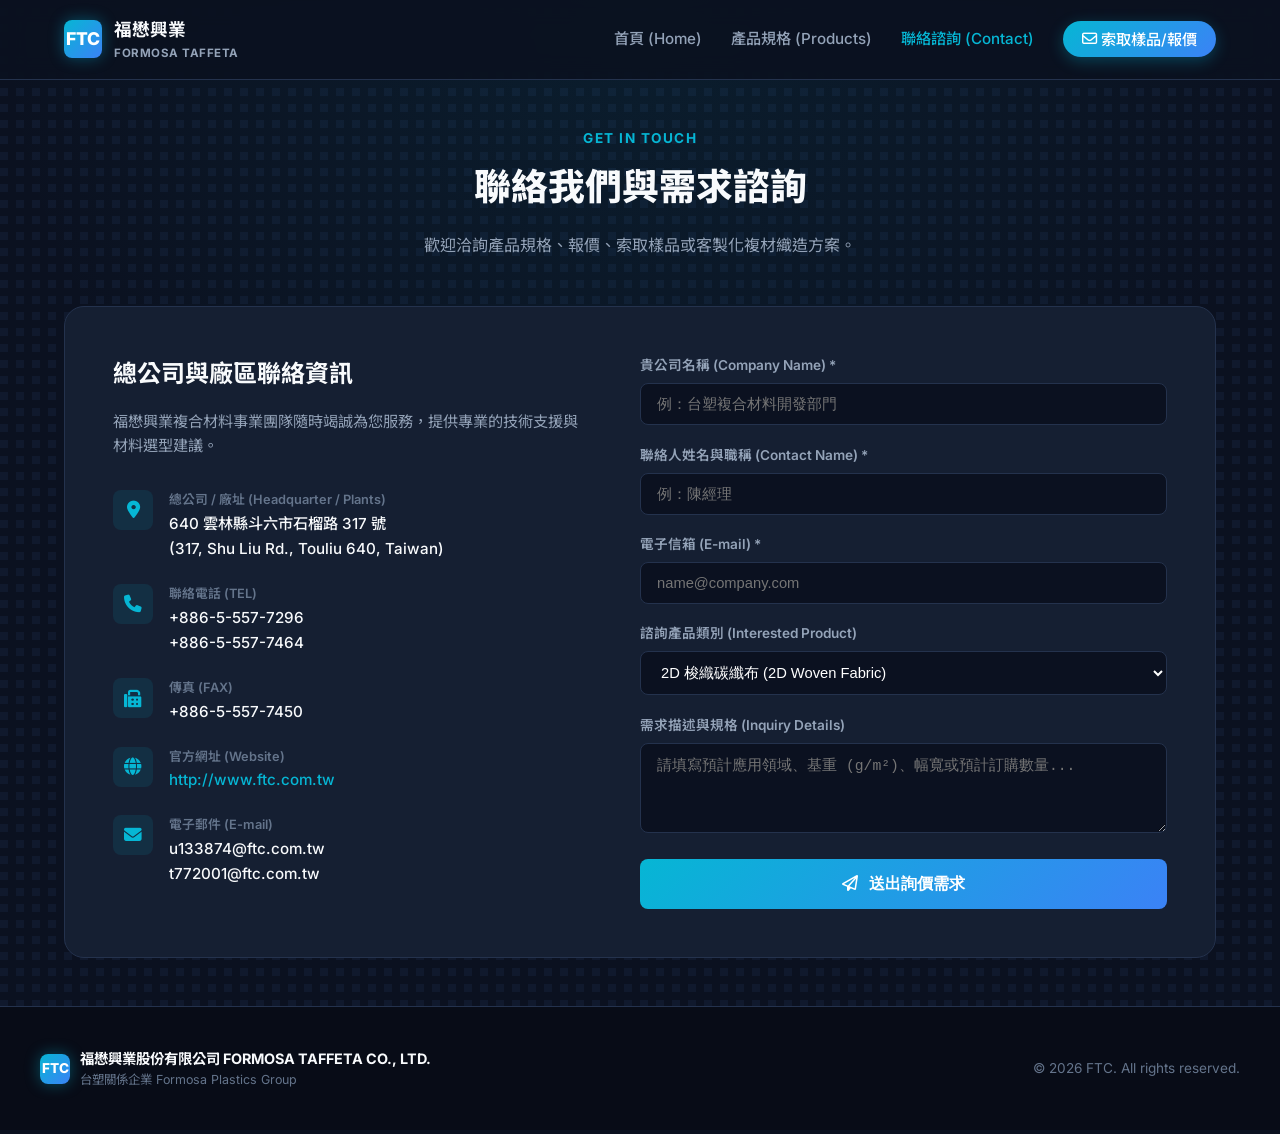
==== contact.html @ cb3ce2af "Add files via upload" ====
<!DOCTYPE html>
<html lang="zh-Hant">
<head>
    <meta charset="UTF-8">
    <meta name="viewport" content="width=device-width, initial-scale=1.0">
    <title>聯絡我們 & 樣品詢價 - 福懋興業</title>
    <link href="https://fonts.googleapis.com/css2?family=Inter:wght@400;600;700;800&family=Noto+Sans+TC:wght@400;500;700&display=swap" rel="stylesheet">
    <link rel="stylesheet" href="https://cdnjs.cloudflare.com/ajax/libs/font-awesome/6.4.0/css/all.min.css">
    <style>
        
:root {
    --bg-dark: #0b1120;
    --bg-card: #151f32;
    --bg-card-hover: #1e2c47;
    --accent-cyan: #06b6d4;
    --accent-blue: #3b82f6;
    --text-primary: #f8fafc;
    --text-secondary: #94a3b8;
    --text-muted: #64748b;
    --border-color: #24324d;
    --border-highlight: rgba(6, 182, 212, 0.4);
    --gradient-accent: linear-gradient(135deg, #06b6d4 0%, #3b82f6 100%);
    --font-main: 'Inter', 'Noto Sans TC', -apple-system, BlinkMacSystemFont, sans-serif;
}
* { box-sizing: border-box; margin: 0; padding: 0; }
html { scroll-behavior: smooth; }
body {
    font-family: var(--font-main);
    background-color: var(--bg-dark);
    color: var(--text-primary);
    line-height: 1.6;
    overflow-x: hidden;
    min-height: 100vh;
    display: flex;
    flex-direction: column;
}
.carbon-pattern {
    background-color: var(--bg-dark);
    background-image: 
        radial-gradient(circle at 50% 0%, rgba(6, 182, 212, 0.08) 0%, transparent 50%),
        linear-gradient(45deg, #10192d 25%, transparent 25%), 
        linear-gradient(-45deg, #10192d 25%, transparent 25%), 
        linear-gradient(45deg, transparent 75%, #10192d 75%), 
        linear-gradient(-45deg, transparent 75%, #10192d 75%);
    background-size: 100% 100%, 16px 16px, 16px 16px, 16px 16px, 16px 16px;
    background-position: 0 0, 0 0, 8px 0, 8px -8px, 0px 8px;
}
nav {
    position: fixed; top: 0; left: 0; right: 0; z-index: 1000;
    background: rgba(11, 17, 32, 0.9);
    backdrop-filter: blur(12px);
    border-bottom: 1px solid var(--border-color);
}
.nav-container {
    max-width: 1200px; margin: 0 auto; display: flex;
    justify-content: space-between; align-items: center; padding: 1rem 1.5rem;
}
.logo-box {
    display: flex; align-items: center; gap: 12px;
    text-decoration: none; color: var(--text-primary);
}
.logo-icon {
    width: 38px; height: 38px; border-radius: 8px;
    background: var(--gradient-accent); display: flex;
    align-items: center; justify-content: center; font-weight: 800; font-size: 1.1rem;
    color: #fff; box-shadow: 0 0 15px rgba(6, 182, 212, 0.4);
}
.logo-text h1 { font-size: 1.1rem; font-weight: 700; }
.logo-text span { font-size: 0.72rem; color: var(--text-secondary); display: block; letter-spacing: 0.5px; }
.nav-links { display: flex; list-style: none; gap: 1.8rem; align-items: center; }
.nav-links a {
    text-decoration: none; color: var(--text-secondary); font-size: 0.95rem;
    font-weight: 500; transition: color 0.2s;
}
.nav-links a:hover, .nav-links a.active { color: var(--accent-cyan); }
.nav-btn {
    background: var(--gradient-accent); color: #fff !important;
    padding: 0.55rem 1.2rem; border-radius: 9999px; font-weight: 600;
    box-shadow: 0 4px 15px rgba(6, 182, 212, 0.3); transition: transform 0.2s;
}
.nav-btn:hover { transform: translateY(-2px); }
.main-content { flex: 1; margin-top: 80px; }
.container { max-width: 1200px; margin: 0 auto; padding: 3rem 1.5rem; }
.page-header { text-align: center; margin-bottom: 3rem; }
.page-tag {
    color: var(--accent-cyan); font-weight: 700; text-transform: uppercase;
    font-size: 0.85rem; letter-spacing: 1.5px; margin-bottom: 0.5rem; display: block;
}
.page-title { font-size: 2.3rem; font-weight: 800; margin-bottom: 1rem; }
.page-subtitle { color: var(--text-secondary); max-width: 650px; margin: 0 auto; font-size: 1rem; }
footer {
    border-top: 1px solid var(--border-color); background: #080c17;
    padding: 2.5rem 1.5rem; margin-top: auto;
}
.footer-inner {
    max-width: 1200px; margin: 0 auto; display: flex;
    justify-content: space-between; align-items: center; flex-wrap: wrap; gap: 1.5rem;
}
.footer-copy { color: var(--text-muted); font-size: 0.85rem; }

        .contact-grid {
            display: grid; grid-template-columns: 1fr 1.1fr; gap: 3rem;
            background: var(--bg-card); border: 1px solid var(--border-color);
            border-radius: 20px; padding: 3rem;
        }
        .contact-card-info h3 { font-size: 1.5rem; font-weight: 700; margin-bottom: 1rem; }
        .contact-card-info p { color: var(--text-secondary); margin-bottom: 2rem; font-size: 0.95rem; }
        .info-row { display: flex; gap: 1rem; margin-bottom: 1.4rem; align-items: flex-start; }
        .info-icon {
            width: 40px; height: 40px; border-radius: 8px; background: rgba(6, 182, 212, 0.1);
            color: var(--accent-cyan); display: flex; align-items: center; justify-content: center;
            font-size: 1.1rem; flex-shrink: 0;
        }
        .info-detail label { display: block; font-size: 0.8rem; color: var(--text-muted); font-weight: 600; }
        .info-detail span { font-size: 0.95rem; color: var(--text-primary); font-weight: 500; }
        .form-group { margin-bottom: 1.2rem; }
        .form-group label { display: block; font-size: 0.85rem; font-weight: 600; color: var(--text-secondary); margin-bottom: 0.4rem; }
        .form-control {
            width: 100%; padding: 0.75rem 1rem; background: #0b1120;
            border: 1px solid var(--border-color); border-radius: 8px;
            color: #fff; font-size: 0.92rem; outline: none;
        }
        .form-control:focus { border-color: var(--accent-cyan); }
        .submit-btn {
            width: 100%; background: var(--gradient-accent); color: #fff;
            padding: 0.9rem; border: none; border-radius: 8px; font-weight: 700;
            font-size: 1rem; cursor: pointer; transition: opacity 0.2s;
        }
        .submit-btn:hover { opacity: 0.9; }
        @media (max-width: 900px) { .contact-grid { grid-template-columns: 1fr; padding: 2rem; } }
    </style>
</head>
<body class="carbon-pattern">
    <nav>
        <div class="nav-container">
            <a href="index.html" class="logo-box">
                <div class="logo-icon">FTC</div>
                <div class="logo-text">
                    <h1>福懋興業 <span>FORMOSA TAFFETA</span></h1>
                </div>
            </a>
            <ul class="nav-links">
                <li><a href="index.html">首頁 (Home)</a></li>
                <li><a href="products.html">產品規格 (Products)</a></li>
                <li><a href="contact.html" class="active">聯絡諮詢 (Contact)</a></li>
                <li><a href="contact.html" class="nav-btn"><i class="fa-regular fa-envelope"></i> 索取樣品/報價</a></li>
            </ul>
        </div>
    </nav>

    <main class="main-content">
        <div class="container">
            <div class="page-header">
                <span class="page-tag">Get in Touch</span>
                <h2 class="page-title">聯絡我們與需求諮詢</h2>
                <p class="page-subtitle">歡迎洽詢產品規格、報價、索取樣品或客製化複材織造方案。</p>
            </div>

            <div class="contact-grid">
                <div class="contact-card-info">
                    <h3>總公司與廠區聯絡資訊</h3>
                    <p>福懋興業複合材料事業團隊隨時竭誠為您服務，提供專業的技術支援與材料選型建議。</p>

                    <div class="info-row">
                        <div class="info-icon"><i class="fa-solid fa-location-dot"></i></div>
                        <div class="info-detail">
                            <label>總公司 / 廠址 (Headquarter / Plants)</label>
                            <span>640 雲林縣斗六市石榴路 317 號<br>(317, Shu Liu Rd., Touliu 640, Taiwan)</span>
                        </div>
                    </div>

                    <div class="info-row">
                        <div class="info-icon"><i class="fa-solid fa-phone"></i></div>
                        <div class="info-detail">
                            <label>聯絡電話 (TEL)</label>
                            <span>+886-5-557-7296<br>+886-5-557-7464</span>
                        </div>
                    </div>

                    <div class="info-row">
                        <div class="info-icon"><i class="fa-solid fa-fax"></i></div>
                        <div class="info-detail">
                            <label>傳真 (FAX)</label>
                            <span>+886-5-557-7450</span>
                        </div>
                    </div>

                    <div class="info-row">
                        <div class="info-icon"><i class="fa-solid fa-globe"></i></div>
                        <div class="info-detail">
                            <label>官方網址 (Website)</label>
                            <span><a href="http://www.ftc.com.tw" target="_blank" style="color:var(--accent-cyan); text-decoration:none;">http://www.ftc.com.tw</a></span>
                        </div>
                    </div>

                    <div class="info-row">
                        <div class="info-icon"><i class="fa-solid fa-envelope"></i></div>
                        <div class="info-detail">
                            <label>電子郵件 (E-mail)</label>
                            <span>u133874@ftc.com.tw<br>t772001@ftc.com.tw</span>
                        </div>
                    </div>
                </div>

                <div>
                    <form onsubmit="handleSubmit(event)">
                        <div class="form-group">
                            <label>貴公司名稱 (Company Name) *</label>
                            <input type="text" class="form-control" required placeholder="例：台塑複合材料開發部門">
                        </div>
                        <div class="form-group">
                            <label>聯絡人姓名與職稱 (Contact Name) *</label>
                            <input type="text" class="form-control" required placeholder="例：陳經理">
                        </div>
                        <div class="form-group">
                            <label>電子信箱 (E-mail) *</label>
                            <input type="email" class="form-control" required placeholder="name@company.com">
                        </div>
                        <div class="form-group">
                            <label>諮詢產品類別 (Interested Product)</label>
                            <select class="form-control">
                                <option>2D 梭織碳纖布 (2D Woven Fabric)</option>
                                <option>建築耐震補強單向布 (Civil UD Fabric)</option>
                                <option>碳纖維預浸材料 (Prepreg)</option>
                                <option>多軸向織物 (Multiaxial Fabric)</option>
                                <option>客製化規格 / 其他特殊需求</option>
                            </select>
                        </div>
                        <div class="form-group">
                            <label>需求描述與規格 (Inquiry Details)</label>
                            <textarea class="form-control" rows="4" placeholder="請填寫預計應用領域、基重 (g/m²)、幅寬或預計訂購數量..."></textarea>
                        </div>
                        <button type="submit" class="submit-btn"><i class="fa-regular fa-paper-plane" style="margin-right:6px;"></i> 送出詢價需求</button>
                    </form>
                </div>
            </div>
        </div>
    </main>

    <footer>
        <div class="footer-inner">
            <div style="display:flex; align-items:center; gap:10px;">
                <div class="logo-icon" style="width:30px; height:30px; font-size:0.85rem;">FTC</div>
                <div>
                    <div style="font-weight:700; font-size:0.9rem;">福懋興業股份有限公司 FORMOSA TAFFETA CO., LTD.</div>
                    <div style="font-size:0.78rem; color:var(--text-muted);">台塑關係企業 Formosa Plastics Group</div>
                </div>
            </div>
            <div class="footer-copy">&copy; 2026 FTC. All rights reserved.</div>
        </div>
    </footer>

    <script>
        function handleSubmit(e) {
            e.preventDefault();
            alert('感謝您的諮詢！福懋業務團隊將儘速與您聯繫。');
        }
    </script>
</body>
</html>
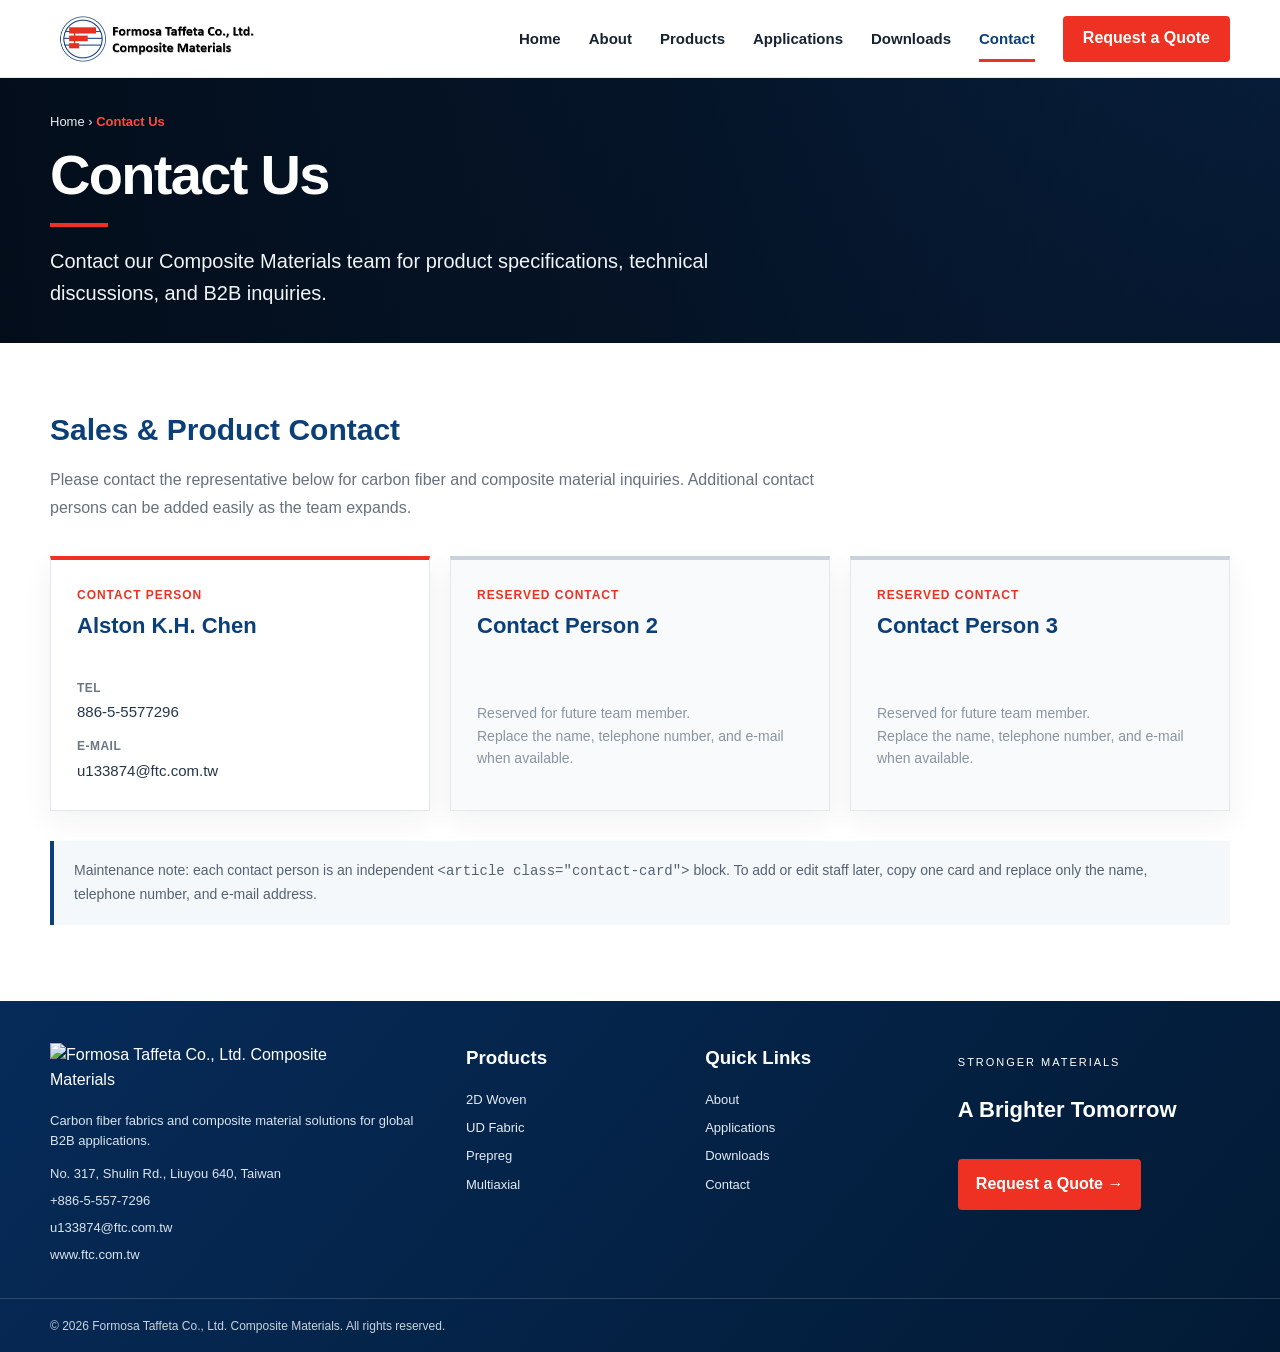
==== commit d408c6d2: "Add files via upload" ====
--- a/contact.html
+++ b/contact.html
@@ -1,260 +1,301 @@
-<!DOCTYPE html>
-<html lang="zh-Hant">
+<!doctype html>
+<html lang="en">
 <head>
-    <meta charset="UTF-8">
-    <meta name="viewport" content="width=device-width, initial-scale=1.0">
-    <title>聯絡我們 & 樣品詢價 - 福懋興業</title>
-    <link href="https://fonts.googleapis.com/css2?family=Inter:wght@400;600;700;800&family=Noto+Sans+TC:wght@400;500;700&display=swap" rel="stylesheet">
-    <link rel="stylesheet" href="https://cdnjs.cloudflare.com/ajax/libs/font-awesome/6.4.0/css/all.min.css">
-    <style>
-        
-:root {
-    --bg-dark: #0b1120;
-    --bg-card: #151f32;
-    --bg-card-hover: #1e2c47;
-    --accent-cyan: #06b6d4;
-    --accent-blue: #3b82f6;
-    --text-primary: #f8fafc;
-    --text-secondary: #94a3b8;
-    --text-muted: #64748b;
-    --border-color: #24324d;
-    --border-highlight: rgba(6, 182, 212, 0.4);
-    --gradient-accent: linear-gradient(135deg, #06b6d4 0%, #3b82f6 100%);
-    --font-main: 'Inter', 'Noto Sans TC', -apple-system, BlinkMacSystemFont, sans-serif;
+  <meta charset="utf-8">
+  <meta name="viewport" content="width=device-width,initial-scale=1">
+  <meta name="description" content="Contact Formosa Taffeta Co., Ltd. Composite Materials for carbon fiber and composite material inquiries.">
+  <title>Contact Us | Formosa Taffeta Composite Materials</title>
+  <link rel="stylesheet" href="css/style.css">
+
+  <style>
+    .contact-hero{
+      min-height:265px;
+      display:flex;
+      align-items:center;
+      color:#fff;
+      background:
+        linear-gradient(90deg,rgba(3,11,22,.95),rgba(3,11,22,.76) 52%,rgba(3,11,22,.30)),
+        linear-gradient(135deg,#0b3f78,#071d3b);
+    }
+    .contact-hero h1{
+      margin:12px 0 0;
+      font-size:56px;
+      font-weight:800;
+      line-height:1.05;
+      letter-spacing:-.03em;
+    }
+    .contact-hero .breadcrumb{
+      margin:0 0 14px;
+      font-size:13px;
+      color:#e7eef6;
+    }
+    .contact-hero .breadcrumb strong{color:#ff4a3d}
+    .contact-hero .accent-line{
+      width:58px;
+      height:4px;
+      background:var(--red);
+      margin:18px 0;
+    }
+    .contact-hero p:last-child{
+      margin:0;
+      max-width:720px;
+      font-size:20px;
+      line-height:1.6;
+      color:#f1f5f9;
+    }
+
+    .contact-main{
+      padding:64px 0 76px;
+      background:#fff;
+    }
+    .contact-intro{
+      max-width:780px;
+      margin-bottom:34px;
+    }
+    .contact-intro h2{
+      margin:0 0 12px;
+      color:var(--navy);
+      font-size:30px;
+      font-weight:800;
+    }
+    .contact-intro p{
+      margin:0;
+      color:var(--muted);
+      font-size:16px;
+      line-height:1.75;
+    }
+
+    .contact-grid{
+      display:grid;
+      grid-template-columns:repeat(3,1fr);
+      gap:20px;
+      align-items:stretch;
+    }
+    .contact-card{
+      border:1px solid var(--line);
+      background:#fff;
+      padding:26px;
+      min-height:255px;
+      box-shadow:0 10px 28px rgba(10,32,58,.06);
+      display:flex;
+      flex-direction:column;
+    }
+    .contact-card.primary{
+      border-top:4px solid var(--red);
+    }
+    .contact-card.placeholder{
+      border-top:4px solid #c8d2dc;
+      background:#f8fafc;
+    }
+    .contact-card .role{
+      margin:0 0 8px;
+      color:var(--red);
+      font-size:12px;
+      font-weight:800;
+      letter-spacing:.08em;
+      text-transform:uppercase;
+    }
+    .contact-card h3{
+      margin:0 0 18px;
+      color:var(--navy);
+      font-size:22px;
+      line-height:1.3;
+    }
+    .contact-detail{
+      display:grid;
+      gap:12px;
+      margin-top:auto;
+    }
+    .contact-detail span{
+      display:block;
+      color:#6b7785;
+      font-size:12px;
+      font-weight:700;
+      text-transform:uppercase;
+      letter-spacing:.04em;
+      margin-bottom:3px;
+    }
+    .contact-detail a,
+    .contact-detail p{
+      margin:0;
+      color:#25364a;
+      font-size:15px;
+      line-height:1.55;
+      word-break:break-word;
+    }
+    .contact-detail a:hover{
+      color:var(--red);
+    }
+    .placeholder-note{
+      margin-top:auto;
+      color:#8995a3;
+      font-size:14px;
+      line-height:1.6;
+    }
+
+    .contact-note{
+      margin-top:30px;
+      padding:18px 20px;
+      border-left:4px solid var(--navy);
+      background:#f5f8fb;
+      color:#546272;
+      font-size:14px;
+      line-height:1.7;
+    }
+
+    @media(max-width:900px){
+      .contact-hero h1{font-size:44px}
+      .contact-grid{grid-template-columns:1fr 1fr}
+    }
+
+    @media(max-width:650px){
+      .contact-hero{min-height:235px}
+      .contact-hero h1{font-size:36px}
+      .contact-hero p:last-child{font-size:17px}
+      .contact-main{padding:48px 0 58px}
+      .contact-grid{grid-template-columns:1fr}
+    }
+  </style>
+</head>
+
+<body>
+<header class="site-header">
+  <div class="site-container header-inner">
+    <a class="brand" href="index.html" aria-label="Formosa Taffeta Composite Materials home">
+      <img src="images/logo.png" alt="Formosa Taffeta Co., Ltd. Composite Materials">
+    </a>
+    <button class="menu-toggle" type="button" aria-label="Open navigation" aria-expanded="false">☰</button>
+    <nav class="main-nav" aria-label="Primary navigation">
+      <a href="index.html">Home</a>
+      <a href="index.html#about">About</a>
+      <a href="index.html#products">Products</a>
+      <a href="index.html#applications">Applications</a>
+      <a href="index.html#downloads">Downloads</a>
+      <a class="active" href="contact.html">Contact</a>
+      <a class="quote-btn" href="contact.html">Request a Quote</a>
+    </nav>
+  </div>
+</header>
+
+<main>
+  <section class="contact-hero">
+    <div class="site-container">
+      <p class="breadcrumb">Home › <strong>Contact Us</strong></p>
+      <h1>Contact Us</h1>
+      <div class="accent-line"></div>
+      <p>Contact our Composite Materials team for product specifications, technical discussions, and B2B inquiries.</p>
+    </div>
+  </section>
+
+  <section class="contact-main">
+    <div class="site-container">
+      <div class="contact-intro">
+        <h2>Sales & Product Contact</h2>
+        <p>
+          Please contact the representative below for carbon fiber and composite material inquiries.
+          Additional contact persons can be added easily as the team expands.
+        </p>
+      </div>
+
+      <div class="contact-grid">
+
+        <!-- Contact Person 1 -->
+        <article class="contact-card primary">
+          <p class="role">Contact Person</p>
+          <h3>Alston K.H. Chen</h3>
+
+          <div class="contact-detail">
+            <div>
+              <span>Tel</span>
+              <a href="tel:+88655577296">886-5-5577296</a>
+            </div>
+
+            <div>
+              <span>E-mail</span>
+              <a href="mailto:u133874@ftc.com.tw">u133874@ftc.com.tw</a>
+            </div>
+          </div>
+        </article>
+
+        <!-- Contact Person 2 - Reserved -->
+        <article class="contact-card placeholder">
+          <p class="role">Reserved Contact</p>
+          <h3>Contact Person 2</h3>
+          <p class="placeholder-note">
+            Reserved for future team member.<br>
+            Replace the name, telephone number, and e-mail when available.
+          </p>
+        </article>
+
+        <!-- Contact Person 3 - Reserved -->
+        <article class="contact-card placeholder">
+          <p class="role">Reserved Contact</p>
+          <h3>Contact Person 3</h3>
+          <p class="placeholder-note">
+            Reserved for future team member.<br>
+            Replace the name, telephone number, and e-mail when available.
+          </p>
+        </article>
+
+      </div>
+
+      <div class="contact-note">
+        Maintenance note: each contact person is an independent
+        <code>&lt;article class="contact-card"&gt;</code> block.
+        To add or edit staff later, copy one card and replace only the name, telephone number, and e-mail address.
+      </div>
+    </div>
+  </section>
+</main>
+
+<footer class="site-footer" id="contact">
+  <div class="site-container footer-main">
+    <div class="footer-brand">
+      <img class="footer-logo" src="images/logo-footer.png" alt="Formosa Taffeta Co., Ltd. Composite Materials">
+      <p>Carbon fiber fabrics and composite material solutions for global B2B applications.</p>
+      <div class="footer-contact">
+        <span>No. 317, Shulin Rd., Liuyou 640, Taiwan</span>
+        <a href="tel:+88655577296">+886-5-557-7296</a>
+        <a href="mailto:u133874@ftc.com.tw">u133874@ftc.com.tw</a>
+        <a href="https://www.ftc.com.tw/" target="_blank" rel="noopener">www.ftc.com.tw</a>
+      </div>
+    </div>
+    <div class="footer-col">
+      <h3>Products</h3>
+      <a href="product-2d-woven.html">2D Woven</a>
+      <a href="product-ud.html">UD Fabric</a>
+      <a href="product-prepreg.html">Prepreg</a>
+      <a href="product-multiaxial.html">Multiaxial</a>
+    </div>
+    <div class="footer-col">
+      <h3>Quick Links</h3>
+      <a href="index.html#about">About</a>
+      <a href="index.html#applications">Applications</a>
+      <a href="index.html#downloads">Downloads</a>
+      <a href="contact.html">Contact</a>
+    </div>
+    <div class="footer-cta">
+      <p class="footer-eyebrow">STRONGER MATERIALS</p>
+      <h3>A Brighter Tomorrow</h3>
+      <a class="footer-quote" href="contact.html">Request a Quote →</a>
+    </div>
+  </div>
+  <div class="footer-bottom">
+    <div class="site-container footer-bottom-inner">
+      <span>© 2026 Formosa Taffeta Co., Ltd. Composite Materials. All rights reserved.</span>
+    </div>
+  </div>
+</footer>
+
+<script>
+const menuToggle=document.querySelector('.menu-toggle');
+const mainNav=document.querySelector('.main-nav');
+if(menuToggle&&mainNav){
+  menuToggle.addEventListener('click',()=>{
+    const open=mainNav.classList.toggle('open');
+    menuToggle.setAttribute('aria-expanded',open?'true':'false');
+  });
 }
-* { box-sizing: border-box; margin: 0; padding: 0; }
-html { scroll-behavior: smooth; }
-body {
-    font-family: var(--font-main);
-    background-color: var(--bg-dark);
-    color: var(--text-primary);
-    line-height: 1.6;
-    overflow-x: hidden;
-    min-height: 100vh;
-    display: flex;
-    flex-direction: column;
-}
-.carbon-pattern {
-    background-color: var(--bg-dark);
-    background-image: 
-        radial-gradient(circle at 50% 0%, rgba(6, 182, 212, 0.08) 0%, transparent 50%),
-        linear-gradient(45deg, #10192d 25%, transparent 25%), 
-        linear-gradient(-45deg, #10192d 25%, transparent 25%), 
-        linear-gradient(45deg, transparent 75%, #10192d 75%), 
-        linear-gradient(-45deg, transparent 75%, #10192d 75%);
-    background-size: 100% 100%, 16px 16px, 16px 16px, 16px 16px, 16px 16px;
-    background-position: 0 0, 0 0, 8px 0, 8px -8px, 0px 8px;
-}
-nav {
-    position: fixed; top: 0; left: 0; right: 0; z-index: 1000;
-    background: rgba(11, 17, 32, 0.9);
-    backdrop-filter: blur(12px);
-    border-bottom: 1px solid var(--border-color);
-}
-.nav-container {
-    max-width: 1200px; margin: 0 auto; display: flex;
-    justify-content: space-between; align-items: center; padding: 1rem 1.5rem;
-}
-.logo-box {
-    display: flex; align-items: center; gap: 12px;
-    text-decoration: none; color: var(--text-primary);
-}
-.logo-icon {
-    width: 38px; height: 38px; border-radius: 8px;
-    background: var(--gradient-accent); display: flex;
-    align-items: center; justify-content: center; font-weight: 800; font-size: 1.1rem;
-    color: #fff; box-shadow: 0 0 15px rgba(6, 182, 212, 0.4);
-}
-.logo-text h1 { font-size: 1.1rem; font-weight: 700; }
-.logo-text span { font-size: 0.72rem; color: var(--text-secondary); display: block; letter-spacing: 0.5px; }
-.nav-links { display: flex; list-style: none; gap: 1.8rem; align-items: center; }
-.nav-links a {
-    text-decoration: none; color: var(--text-secondary); font-size: 0.95rem;
-    font-weight: 500; transition: color 0.2s;
-}
-.nav-links a:hover, .nav-links a.active { color: var(--accent-cyan); }
-.nav-btn {
-    background: var(--gradient-accent); color: #fff !important;
-    padding: 0.55rem 1.2rem; border-radius: 9999px; font-weight: 600;
-    box-shadow: 0 4px 15px rgba(6, 182, 212, 0.3); transition: transform 0.2s;
-}
-.nav-btn:hover { transform: translateY(-2px); }
-.main-content { flex: 1; margin-top: 80px; }
-.container { max-width: 1200px; margin: 0 auto; padding: 3rem 1.5rem; }
-.page-header { text-align: center; margin-bottom: 3rem; }
-.page-tag {
-    color: var(--accent-cyan); font-weight: 700; text-transform: uppercase;
-    font-size: 0.85rem; letter-spacing: 1.5px; margin-bottom: 0.5rem; display: block;
-}
-.page-title { font-size: 2.3rem; font-weight: 800; margin-bottom: 1rem; }
-.page-subtitle { color: var(--text-secondary); max-width: 650px; margin: 0 auto; font-size: 1rem; }
-footer {
-    border-top: 1px solid var(--border-color); background: #080c17;
-    padding: 2.5rem 1.5rem; margin-top: auto;
-}
-.footer-inner {
-    max-width: 1200px; margin: 0 auto; display: flex;
-    justify-content: space-between; align-items: center; flex-wrap: wrap; gap: 1.5rem;
-}
-.footer-copy { color: var(--text-muted); font-size: 0.85rem; }
-
-        .contact-grid {
-            display: grid; grid-template-columns: 1fr 1.1fr; gap: 3rem;
-            background: var(--bg-card); border: 1px solid var(--border-color);
-            border-radius: 20px; padding: 3rem;
-        }
-        .contact-card-info h3 { font-size: 1.5rem; font-weight: 700; margin-bottom: 1rem; }
-        .contact-card-info p { color: var(--text-secondary); margin-bottom: 2rem; font-size: 0.95rem; }
-        .info-row { display: flex; gap: 1rem; margin-bottom: 1.4rem; align-items: flex-start; }
-        .info-icon {
-            width: 40px; height: 40px; border-radius: 8px; background: rgba(6, 182, 212, 0.1);
-            color: var(--accent-cyan); display: flex; align-items: center; justify-content: center;
-            font-size: 1.1rem; flex-shrink: 0;
-        }
-        .info-detail label { display: block; font-size: 0.8rem; color: var(--text-muted); font-weight: 600; }
-        .info-detail span { font-size: 0.95rem; color: var(--text-primary); font-weight: 500; }
-        .form-group { margin-bottom: 1.2rem; }
-        .form-group label { display: block; font-size: 0.85rem; font-weight: 600; color: var(--text-secondary); margin-bottom: 0.4rem; }
-        .form-control {
-            width: 100%; padding: 0.75rem 1rem; background: #0b1120;
-            border: 1px solid var(--border-color); border-radius: 8px;
-            color: #fff; font-size: 0.92rem; outline: none;
-        }
-        .form-control:focus { border-color: var(--accent-cyan); }
-        .submit-btn {
-            width: 100%; background: var(--gradient-accent); color: #fff;
-            padding: 0.9rem; border: none; border-radius: 8px; font-weight: 700;
-            font-size: 1rem; cursor: pointer; transition: opacity 0.2s;
-        }
-        .submit-btn:hover { opacity: 0.9; }
-        @media (max-width: 900px) { .contact-grid { grid-template-columns: 1fr; padding: 2rem; } }
-    </style>
-</head>
-<body class="carbon-pattern">
-    <nav>
-        <div class="nav-container">
-            <a href="index.html" class="logo-box">
-                <div class="logo-icon">FTC</div>
-                <div class="logo-text">
-                    <h1>福懋興業 <span>FORMOSA TAFFETA</span></h1>
-                </div>
-            </a>
-            <ul class="nav-links">
-                <li><a href="index.html">首頁 (Home)</a></li>
-                <li><a href="products.html">產品規格 (Products)</a></li>
-                <li><a href="contact.html" class="active">聯絡諮詢 (Contact)</a></li>
-                <li><a href="contact.html" class="nav-btn"><i class="fa-regular fa-envelope"></i> 索取樣品/報價</a></li>
-            </ul>
-        </div>
-    </nav>
-
-    <main class="main-content">
-        <div class="container">
-            <div class="page-header">
-                <span class="page-tag">Get in Touch</span>
-                <h2 class="page-title">聯絡我們與需求諮詢</h2>
-                <p class="page-subtitle">歡迎洽詢產品規格、報價、索取樣品或客製化複材織造方案。</p>
-            </div>
-
-            <div class="contact-grid">
-                <div class="contact-card-info">
-                    <h3>總公司與廠區聯絡資訊</h3>
-                    <p>福懋興業複合材料事業團隊隨時竭誠為您服務，提供專業的技術支援與材料選型建議。</p>
-
-                    <div class="info-row">
-                        <div class="info-icon"><i class="fa-solid fa-location-dot"></i></div>
-                        <div class="info-detail">
-                            <label>總公司 / 廠址 (Headquarter / Plants)</label>
-                            <span>640 雲林縣斗六市石榴路 317 號<br>(317, Shu Liu Rd., Touliu 640, Taiwan)</span>
-                        </div>
-                    </div>
-
-                    <div class="info-row">
-                        <div class="info-icon"><i class="fa-solid fa-phone"></i></div>
-                        <div class="info-detail">
-                            <label>聯絡電話 (TEL)</label>
-                            <span>+886-5-557-7296<br>+886-5-557-7464</span>
-                        </div>
-                    </div>
-
-                    <div class="info-row">
-                        <div class="info-icon"><i class="fa-solid fa-fax"></i></div>
-                        <div class="info-detail">
-                            <label>傳真 (FAX)</label>
-                            <span>+886-5-557-7450</span>
-                        </div>
-                    </div>
-
-                    <div class="info-row">
-                        <div class="info-icon"><i class="fa-solid fa-globe"></i></div>
-                        <div class="info-detail">
-                            <label>官方網址 (Website)</label>
-                            <span><a href="http://www.ftc.com.tw" target="_blank" style="color:var(--accent-cyan); text-decoration:none;">http://www.ftc.com.tw</a></span>
-                        </div>
-                    </div>
-
-                    <div class="info-row">
-                        <div class="info-icon"><i class="fa-solid fa-envelope"></i></div>
-                        <div class="info-detail">
-                            <label>電子郵件 (E-mail)</label>
-                            <span>u133874@ftc.com.tw<br>t772001@ftc.com.tw</span>
-                        </div>
-                    </div>
-                </div>
-
-                <div>
-                    <form onsubmit="handleSubmit(event)">
-                        <div class="form-group">
-                            <label>貴公司名稱 (Company Name) *</label>
-                            <input type="text" class="form-control" required placeholder="例：台塑複合材料開發部門">
-                        </div>
-                        <div class="form-group">
-                            <label>聯絡人姓名與職稱 (Contact Name) *</label>
-                            <input type="text" class="form-control" required placeholder="例：陳經理">
-                        </div>
-                        <div class="form-group">
-                            <label>電子信箱 (E-mail) *</label>
-                            <input type="email" class="form-control" required placeholder="name@company.com">
-                        </div>
-                        <div class="form-group">
-                            <label>諮詢產品類別 (Interested Product)</label>
-                            <select class="form-control">
-                                <option>2D 梭織碳纖布 (2D Woven Fabric)</option>
-                                <option>建築耐震補強單向布 (Civil UD Fabric)</option>
-                                <option>碳纖維預浸材料 (Prepreg)</option>
-                                <option>多軸向織物 (Multiaxial Fabric)</option>
-                                <option>客製化規格 / 其他特殊需求</option>
-                            </select>
-                        </div>
-                        <div class="form-group">
-                            <label>需求描述與規格 (Inquiry Details)</label>
-                            <textarea class="form-control" rows="4" placeholder="請填寫預計應用領域、基重 (g/m²)、幅寬或預計訂購數量..."></textarea>
-                        </div>
-                        <button type="submit" class="submit-btn"><i class="fa-regular fa-paper-plane" style="margin-right:6px;"></i> 送出詢價需求</button>
-                    </form>
-                </div>
-            </div>
-        </div>
-    </main>
-
-    <footer>
-        <div class="footer-inner">
-            <div style="display:flex; align-items:center; gap:10px;">
-                <div class="logo-icon" style="width:30px; height:30px; font-size:0.85rem;">FTC</div>
-                <div>
-                    <div style="font-weight:700; font-size:0.9rem;">福懋興業股份有限公司 FORMOSA TAFFETA CO., LTD.</div>
-                    <div style="font-size:0.78rem; color:var(--text-muted);">台塑關係企業 Formosa Plastics Group</div>
-                </div>
-            </div>
-            <div class="footer-copy">&copy; 2026 FTC. All rights reserved.</div>
-        </div>
-    </footer>
-
-    <script>
-        function handleSubmit(e) {
-            e.preventDefault();
-            alert('感謝您的諮詢！福懋業務團隊將儘速與您聯繫。');
-        }
-    </script>
+</script>
 </body>
 </html>
--- a/css/style.css
+++ b/css/style.css
@@ -0,0 +1,251 @@
+
+:root{
+  --navy:#0b3f78;--navy-dark:#071d3b;--blue:#0d4f9a;--red:#ef3123;
+  --text:#172232;--muted:#65717f;--line:#e2e8ee;--soft:#f4f7fa;--white:#fff;
+}
+*{box-sizing:border-box}html{scroll-behavior:smooth}body{margin:0;font-family:Arial,Helvetica,sans-serif;color:var(--text);background:#fff;line-height:1.55}
+img{max-width:100%;display:block}a{text-decoration:none;color:inherit}button{font:inherit}.site-container{width:min(1180px,calc(100% - 40px));margin:auto}
+
+/* Shared Header */
+.site-header{height:78px;background:#fff;border-bottom:1px solid var(--line);position:sticky;top:0;z-index:9999}
+.header-inner{height:100%;display:flex;align-items:center;gap:30px}.brand{display:flex;align-items:center;flex-shrink:0}.brand img{width:360px;height:auto}
+.main-nav{margin-left:auto;display:flex;align-items:center;gap:28px}.main-nav>a:not(.quote-btn){position:relative;height:78px;display:flex;align-items:center;font-size:15px;font-weight:700}
+.main-nav>a:not(.quote-btn)::after{content:"";position:absolute;left:50%;right:50%;bottom:16px;height:3px;background:var(--red);transition:.2s}
+.main-nav>a:not(.quote-btn):hover,.main-nav>a.active{color:var(--navy)}.main-nav>a:not(.quote-btn):hover::after,.main-nav>a.active::after{left:0;right:0}
+.quote-btn,.btn.primary{display:inline-flex;align-items:center;justify-content:center;min-height:46px;padding:0 20px;border-radius:4px;background:var(--red);color:#fff;font-weight:800}
+.menu-toggle{display:none;margin-left:auto;border:0;background:transparent;color:var(--navy);font-size:28px;cursor:pointer}
+
+/* Homepage */
+.home-hero{min-height:470px;color:#fff;background:linear-gradient(90deg,rgba(2,9,16,.92),rgba(2,9,16,.12)),url("../images/hero-carbon.jpg") center/cover no-repeat;display:flex;align-items:center}
+.hero-inner{position:relative;padding:70px 0}.hero-copy{max-width:590px}.eyebrow,.section-kicker{font-size:12px;letter-spacing:.25em;font-weight:800;color:var(--blue)}
+.eyebrow{color:#fff}.hero-copy h1{font-size:58px;line-height:1.03;margin:14px 0 18px}.hero-lead{font-size:20px;color:#f0f4f8}.hero-actions{display:flex;gap:14px;margin-top:28px}
+.btn.ghost{display:inline-flex;align-items:center;justify-content:center;min-height:46px;padding:0 20px;border:1px solid #fff;color:#fff;border-radius:4px}.hero-caption{position:absolute;right:0;bottom:70px;font-size:11px;letter-spacing:.30em}
+.benefit-strip{border-bottom:1px solid var(--line)}.benefit-grid{display:grid;grid-template-columns:repeat(4,1fr)}.benefit-grid article{padding:26px 22px;border-right:1px solid var(--line)}
+.benefit-grid b,.benefit-grid span{display:block}.benefit-grid span{font-size:12px;color:var(--muted);margin-top:4px}.section{padding:58px 0}.section-head{margin-bottom:25px}.section-head h2,.applications-intro h2,.about-copy h2{font-size:34px;line-height:1.12;margin:8px 0 0}
+.product-grid{display:grid;grid-template-columns:repeat(4,1fr);gap:20px}.product-card img{width:100%;aspect-ratio:1.58/1;object-fit:cover}.product-card h3{font-size:16px;margin:12px 0 6px}.product-card p{font-size:13px;color:var(--muted);min-height:42px}.product-card a{color:var(--blue);font-weight:800;font-size:13px}
+.applications-band{padding:28px 0;background:linear-gradient(90deg,#eef5fa,#f6fafc)}.applications-layout{display:grid;grid-template-columns:240px 1fr;gap:28px;align-items:center}.applications-grid{display:grid;grid-template-columns:repeat(4,1fr);gap:6px}.applications-grid figure{margin:0;position:relative;overflow:hidden}.applications-grid img{height:185px;width:100%;object-fit:cover}.applications-grid figcaption{position:absolute;left:12px;bottom:10px;color:#fff;font-weight:800}
+.about-grid{display:grid;grid-template-columns:1.08fr .9fr .45fr;gap:35px;align-items:center}.about-image{width:100%;height:300px;object-fit:cover}.about-copy p{color:var(--muted)}.about-values{border-left:1px solid var(--line);padding-left:25px;display:grid;gap:7px}.about-values b{color:var(--blue);margin-top:10px}.about-values span{font-size:12px;color:var(--muted)}
+.download-band{background:linear-gradient(90deg,rgba(4,18,33,.96),rgba(4,18,33,.80)),url("../images/cta-carbon.jpg") center/cover;color:#fff;padding:30px 0}.download-inner{display:flex;align-items:center;justify-content:space-between;gap:20px}.section-kicker.light{color:#dbe7f2}.download-inner h2{margin:4px 0}.download-inner p{margin:0}
+
+/* 2D Woven */
+.woven-hero{min-height:265px;color:#fff;display:flex;align-items:center;background:linear-gradient(90deg,rgba(3,11,22,.92),rgba(3,11,22,.16)),url("../images/product-2d/hero.jpg") center/cover no-repeat}
+.breadcrumb{font-size:13px;color:#e7eef6}.breadcrumb strong{color:#ff4a3d}.woven-hero h1{font-size:54px;line-height:1.02;margin:12px 0}.accent-line{width:58px;height:4px;background:var(--red);margin:15px 0}.woven-hero p:last-child{font-size:20px}
+.woven-main{padding:35px 0 52px}.product-layout{display:grid;grid-template-columns:minmax(0,1fr) 290px;gap:28px}.overview-grid{display:grid;grid-template-columns:1fr 1fr;gap:26px}.product-title{display:flex;align-items:center;gap:12px;color:var(--navy);font-size:20px;text-transform:uppercase}.product-title::before{content:"";width:40px;height:4px;background:var(--red)}.overview-grid p{color:#334153}.overview-image{height:300px;width:100%;object-fit:cover;border:1px solid var(--line)}
+.feature-grid{display:grid;grid-template-columns:repeat(4,1fr);gap:12px;margin:26px 0 34px}.feature-grid article{border:1px solid var(--line);padding:18px 15px;min-height:105px}.feature-grid b,.feature-grid span{display:block}.feature-grid b{color:var(--navy);font-size:14px}.feature-grid span{font-size:12px;color:var(--muted);margin-top:6px}
+.weave-grid{display:grid;grid-template-columns:repeat(6,1fr);gap:13px}.weave-card{border:1px solid var(--line);background:#fff;padding:8px;cursor:pointer}.weave-card img{width:100%;aspect-ratio:1.6/1;object-fit:cover}.weave-card strong{display:block;text-align:center;margin-top:7px}.spec-section{margin-top:34px}.table-wrap{overflow-x:auto;border:1px solid var(--line)}table{border-collapse:collapse;width:100%;min-width:980px;font-size:12px}th{background:var(--navy-dark);color:#fff;padding:8px 6px;border:1px solid #6d7e96}td{text-align:center;padding:6px;border:1px solid #d8e0e7;white-space:nowrap}tbody tr:nth-child(even){background:#f7f9fb}.spec-note{font-size:12px;color:var(--muted)}
+.product-sidebar{display:flex;flex-direction:column;gap:16px}.side-card{border:1px solid var(--line)}.side-card h3{margin:0;padding:15px 18px;background:var(--navy);color:#fff;text-transform:uppercase}.side-card a{display:block;padding:14px 18px;border-top:1px solid var(--line);font-size:14px}.side-card a.active{color:var(--red);font-weight:800}
+.custom-card{padding:22px;background:linear-gradient(150deg,var(--navy),var(--navy-dark));color:#fff}.custom-card h3{text-transform:uppercase}.custom-card p{font-size:14px;color:#e1e9f1}.custom-card .btn{width:100%}
+.lightbox{display:none;position:fixed;inset:0;background:rgba(0,0,0,.84);z-index:10000;align-items:center;justify-content:center;flex-direction:column;padding:30px}.lightbox.open{display:flex}.lightbox img{max-width:900px;max-height:70vh;border:12px solid #fff}.lightbox strong{color:#fff;font-size:22px;margin-top:12px}.lightbox button{position:absolute;right:30px;top:20px;background:var(--red);color:#fff;border:0;width:42px;height:42px;border-radius:50%;font-size:28px}
+
+/* Footer */
+.site-footer{background:linear-gradient(130deg,#062b59,#021a34);color:#fff}.footer-main{display:grid;grid-template-columns:1.4fr .75fr .8fr 1fr;gap:35px;padding:42px 0 32px}.footer-brand img{width:300px;filter:brightness(0) invert(1);margin-bottom:15px}.footer-brand p,.footer-contact a,.footer-contact span{font-size:13px;color:#dbe4ed}.footer-contact{display:grid;gap:7px}.footer-col{display:grid;align-content:start;gap:8px}.footer-col h3{margin:0 0 10px}.footer-col a{font-size:13px;color:#e4ebf2}.footer-eyebrow{font-size:11px;letter-spacing:.18em}.footer-cta h3{font-size:22px}.footer-quote{display:inline-flex;margin-top:10px;background:var(--red);padding:13px 18px;border-radius:4px;font-weight:800}.footer-bottom{border-top:1px solid rgba(255,255,255,.16)}.footer-bottom-inner{padding:18px 0;font-size:12px;color:#c8d3df}
+.placeholder{min-height:55vh;padding:80px 0}.placeholder h1{font-size:42px;color:var(--navy)}
+
+/* Responsive */
+@media(max-width:1000px){
+  .brand img{width:280px}.main-nav{gap:16px;font-size:13px}.product-grid{grid-template-columns:repeat(2,1fr)}.benefit-grid{grid-template-columns:repeat(2,1fr)}
+  .applications-layout{grid-template-columns:1fr}.about-grid{grid-template-columns:1fr 1fr}.about-values{grid-column:1/-1;border-left:0;border-top:1px solid var(--line);padding:15px 0 0}
+  .product-layout{grid-template-columns:1fr}.product-sidebar{display:grid;grid-template-columns:1fr 1fr}.weave-grid{grid-template-columns:repeat(4,1fr)}.feature-grid{grid-template-columns:repeat(2,1fr)}
+  .footer-main{grid-template-columns:1fr 1fr}
+}
+@media(max-width:820px){
+  .site-header{height:72px}.brand img{width:220px;max-width:70vw}.menu-toggle{display:block}.main-nav{display:none;position:absolute;top:72px;left:0;right:0;background:#fff;padding:10px 20px 18px;flex-direction:column;align-items:stretch;gap:0;box-shadow:0 12px 25px rgba(0,0,0,.12)}.main-nav.open{display:flex}.main-nav>a:not(.quote-btn){height:auto;padding:13px 4px;border-bottom:1px solid #eee}.main-nav>a:not(.quote-btn)::after{display:none}.quote-btn{margin-top:12px}
+  .hero-copy h1{font-size:43px}.hero-caption{display:none}.applications-grid{grid-template-columns:repeat(2,1fr)}.overview-grid{grid-template-columns:1fr}
+}
+@media(max-width:600px){
+  .site-container{width:calc(100% - 28px)}.product-grid,.applications-grid,.feature-grid,.product-sidebar,.footer-main,.about-grid{grid-template-columns:1fr}.benefit-grid{grid-template-columns:1fr}.weave-grid{grid-template-columns:repeat(2,1fr)}
+  .hero-copy h1{font-size:35px}.hero-actions,.download-inner{flex-direction:column;align-items:flex-start}.woven-hero h1{font-size:36px}.footer-brand img{filter:none}.overview-image{height:240px}
+}
+
+
+/* === Header logo size fix === */
+.site-header .brand {
+  height: 100%;
+  display: flex;
+  align-items: center;
+  flex-shrink: 0;
+}
+
+.site-header .brand img {
+  width: auto !important;
+  height: auto !important;
+  max-width: 300px !important;
+  max-height: 58px !important;
+  object-fit: contain;
+}
+
+@media (max-width: 820px) {
+  .site-header .brand img {
+    max-width: 225px !important;
+    max-height: 50px !important;
+  }
+}
+
+@media (max-width: 420px) {
+  .site-header .brand img {
+    max-width: 190px !important;
+    max-height: 44px !important;
+  }
+}
+
+.product-placeholder-hero{background:linear-gradient(90deg,rgba(3,11,22,.94),rgba(3,11,22,.72)),url("../images/hero-carbon.jpg") center/cover no-repeat}
+.product-placeholder-content{min-height:380px;padding:10px 0 40px}
+.product-placeholder-content p{max-width:760px;color:var(--muted);font-size:16px;line-height:1.75}
+
+
+/* ===== FTC V2 UNIFIED DESIGN SYSTEM ===== */
+:root{
+  --fs-product-hero:56px;
+  --fs-product-subtitle:21px;
+  --fs-product-section:28px;
+}
+
+/* Header */
+.site-header .brand{height:100%;display:flex;align-items:center;flex-shrink:0}
+.site-header .brand img{
+  width:auto!important;height:auto!important;
+  max-width:300px!important;max-height:58px!important;object-fit:contain
+}
+.site-header .main-nav>a:not(.quote-btn){font-size:15px!important;font-weight:700!important}
+
+/* All product hero sections */
+.product-hero{
+  min-height:265px!important;color:#fff;display:flex;align-items:center;
+  background-size:cover!important;background-position:center!important;background-repeat:no-repeat!important
+}
+.product-hero.product-2d{
+  background:linear-gradient(90deg,rgba(3,11,22,.94),rgba(3,11,22,.74) 46%,rgba(3,11,22,.14)),
+  url("../images/product-2d/hero.jpg") center/cover no-repeat!important
+}
+.product-hero.product-ud{
+  background:linear-gradient(90deg,rgba(3,11,22,.94),rgba(3,11,22,.74) 46%,rgba(3,11,22,.14)),
+  url("../images/product-ud/hero.jpg") center/cover no-repeat!important
+}
+.product-hero.product-prepreg{
+  background:linear-gradient(90deg,rgba(3,11,22,.94),rgba(3,11,22,.74) 46%,rgba(3,11,22,.14)),
+  url("../images/product-prepreg/hero.jpg") center/cover no-repeat!important
+}
+.product-hero.product-multiaxial{
+  background:linear-gradient(90deg,rgba(3,11,22,.94),rgba(3,11,22,.74) 46%,rgba(3,11,22,.14)),
+  url("../images/product-multiaxial/hero.jpg") center/cover no-repeat!important
+}
+.product-hero h1{
+  margin:12px 0 0!important;color:#fff!important;
+  font-size:var(--fs-product-hero)!important;font-weight:800!important;
+  line-height:1.05!important;letter-spacing:-.03em!important
+}
+.product-hero .breadcrumb{
+  margin:0 0 14px!important;font-size:13px!important;line-height:1.5!important;color:#e7eef6!important
+}
+.product-hero .breadcrumb strong{color:#ff4a3d!important}
+.product-hero .accent-line{width:58px!important;height:4px!important;background:var(--red)!important;margin:18px 0!important}
+.product-hero>.site-container>p:last-child{
+  margin:0!important;max-width:760px!important;color:#f1f5f9!important;
+  font-size:var(--fs-product-subtitle)!important;line-height:1.55!important
+}
+
+/* All product section titles */
+.product-title{
+  font-size:var(--fs-product-section)!important;font-weight:800!important;
+  line-height:1.2!important;margin:0 0 16px!important
+}
+
+/* Shared sidebar */
+.product-sidebar .side-card h3{font-size:17px!important}
+.product-sidebar .side-card a{font-size:14px!important}
+.product-sidebar .custom-card h3{font-size:17px!important}
+.product-sidebar .custom-card p{font-size:14px!important;line-height:1.65!important}
+
+/* Shared tables */
+.product-layout table th{font-size:13px!important;line-height:1.25!important}
+.product-layout table td{font-size:13px!important;line-height:1.4!important}
+
+@media(max-width:900px){
+  :root{--fs-product-hero:44px;--fs-product-subtitle:19px;--fs-product-section:25px}
+  .site-header .brand img{max-width:225px!important;max-height:50px!important}
+}
+@media(max-width:600px){
+  :root{--fs-product-hero:36px;--fs-product-subtitle:17px;--fs-product-section:22px}
+  .product-hero{min-height:235px!important}
+}
+@media(max-width:420px){
+  .site-header .brand img{max-width:190px!important;max-height:44px!important}
+}
+
+/* ==========================================================
+   FTC Product Sidebar - Sticky Scroll
+   Desktop: sidebar remains visible while scrolling
+   Mobile/Tablet: returns to normal document flow
+   ========================================================== */
+
+.product-sidebar{
+  display:flex;
+  flex-direction:column;
+  gap:16px;
+
+  position:sticky;
+  top:98px;
+  align-self:flex-start;
+
+  max-height:calc(100vh - 118px);
+  overflow-y:auto;
+  overscroll-behavior:contain;
+}
+
+/* Keep the scrollbar subtle when the sidebar itself needs scrolling */
+.product-sidebar{
+  scrollbar-width:thin;
+  scrollbar-color:#b9c4cf transparent;
+}
+
+.product-sidebar::-webkit-scrollbar{
+  width:6px;
+}
+
+.product-sidebar::-webkit-scrollbar-track{
+  background:transparent;
+}
+
+.product-sidebar::-webkit-scrollbar-thumb{
+  background:#b9c4cf;
+  border-radius:999px;
+}
+
+/* Disable sticky behavior on smaller screens */
+@media (max-width:900px){
+  .product-sidebar{
+    position:static;
+    top:auto;
+    max-height:none;
+    overflow:visible;
+  }
+}
+
+/* ==========================================================
+   FTC Footer Logo - Dedicated Transparent Logo
+   Use with: <img class="footer-logo" src="images/logo-footer.png" ...>
+   ========================================================== */
+
+.footer-brand .footer-logo{
+  display:block;
+  width:300px;
+  max-width:100%;
+  height:auto;
+  object-fit:contain;
+  margin:0 0 18px 0;
+  filter:none !important;
+}
+
+/* Prevent older footer image filters from affecting the dedicated logo */
+.footer-brand img.footer-logo{
+  filter:none !important;
+  background:transparent !important;
+}
+
+/* Mobile */
+@media (max-width:600px){
+  .footer-brand .footer-logo{
+    width:240px;
+  }
+}
+
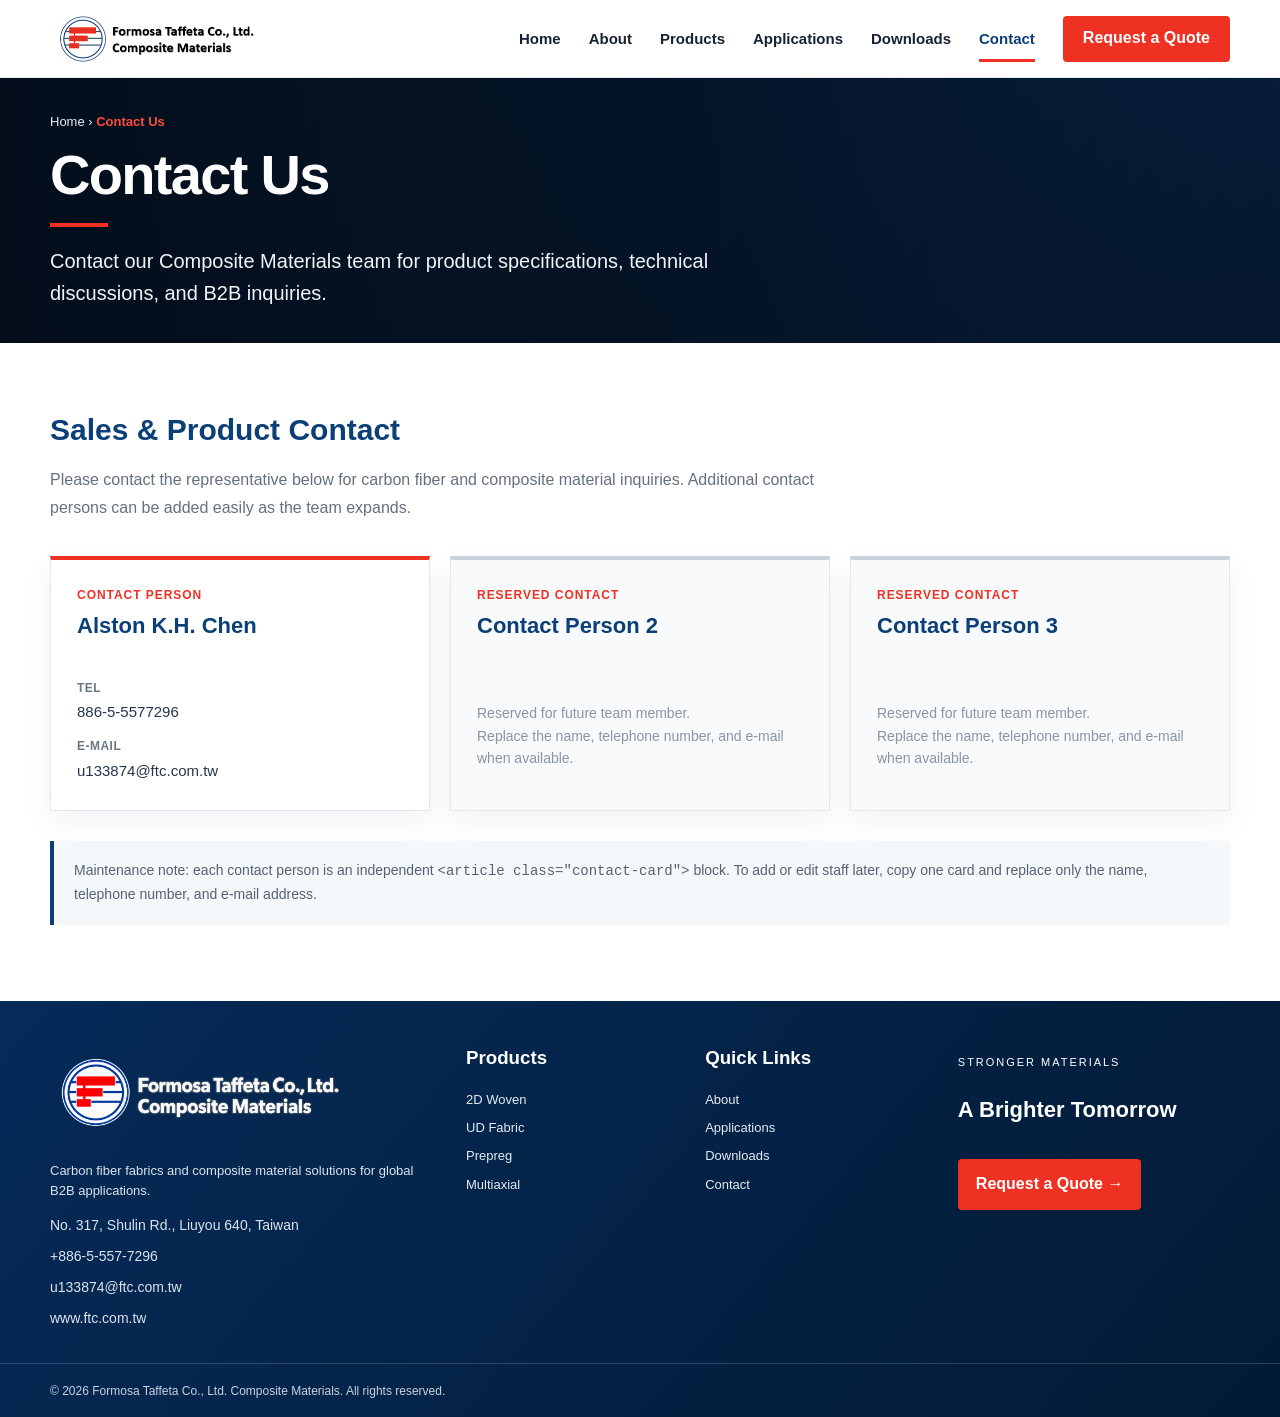
==== commit b4dc3d19: "Update contact.html" ====
--- a/contact.html
+++ b/contact.html
@@ -251,7 +251,7 @@
 <footer class="site-footer" id="contact">
   <div class="site-container footer-main">
     <div class="footer-brand">
-      <img class="footer-logo" src="images/logo-footer.png" alt="Formosa Taffeta Co., Ltd. Composite Materials">
+      <img class="footer-logo" src="images/imageslogo-footer.png" alt="Formosa Taffeta Co., Ltd. Composite Materials">
       <p>Carbon fiber fabrics and composite material solutions for global B2B applications.</p>
       <div class="footer-contact">
         <span>No. 317, Shulin Rd., Liuyou 640, Taiwan</span>
--- a/css/style.css
+++ b/css/style.css
@@ -38,7 +38,7 @@
 .lightbox{display:none;position:fixed;inset:0;background:rgba(0,0,0,.84);z-index:10000;align-items:center;justify-content:center;flex-direction:column;padding:30px}.lightbox.open{display:flex}.lightbox img{max-width:900px;max-height:70vh;border:12px solid #fff}.lightbox strong{color:#fff;font-size:22px;margin-top:12px}.lightbox button{position:absolute;right:30px;top:20px;background:var(--red);color:#fff;border:0;width:42px;height:42px;border-radius:50%;font-size:28px}
 
 /* Footer */
-.site-footer{background:linear-gradient(130deg,#062b59,#021a34);color:#fff}.footer-main{display:grid;grid-template-columns:1.4fr .75fr .8fr 1fr;gap:35px;padding:42px 0 32px}.footer-brand img{width:300px;filter:brightness(0) invert(1);margin-bottom:15px}.footer-brand p,.footer-contact a,.footer-contact span{font-size:13px;color:#dbe4ed}.footer-contact{display:grid;gap:7px}.footer-col{display:grid;align-content:start;gap:8px}.footer-col h3{margin:0 0 10px}.footer-col a{font-size:13px;color:#e4ebf2}.footer-eyebrow{font-size:11px;letter-spacing:.18em}.footer-cta h3{font-size:22px}.footer-quote{display:inline-flex;margin-top:10px;background:var(--red);padding:13px 18px;border-radius:4px;font-weight:800}.footer-bottom{border-top:1px solid rgba(255,255,255,.16)}.footer-bottom-inner{padding:18px 0;font-size:12px;color:#c8d3df}
+.site-footer{background:linear-gradient(130deg,#062b59,#021a34);color:#fff}.footer-main{display:grid;grid-template-columns:1.4fr .75fr .8fr 1fr;gap:35px;padding:42px 0 32px}.footer-brand img{width:300px;filter:none;margin-bottom:15px}.footer-brand p,.footer-contact a,.footer-contact span{font-size:13px;color:#dbe4ed}.footer-contact{display:grid;gap:7px}.footer-col{display:grid;align-content:start;gap:8px}.footer-col h3{margin:0 0 10px}.footer-col a{font-size:13px;color:#e4ebf2}.footer-eyebrow{font-size:11px;letter-spacing:.18em}.footer-cta h3{font-size:22px}.footer-quote{display:inline-flex;margin-top:10px;background:var(--red);padding:13px 18px;border-radius:4px;font-weight:800}.footer-bottom{border-top:1px solid rgba(255,255,255,.16)}.footer-bottom-inner{padding:18px 0;font-size:12px;color:#c8d3df}
 .placeholder{min-height:55vh;padding:80px 0}.placeholder h1{font-size:42px;color:var(--navy)}
 
 /* Responsive */
@@ -172,61 +172,16 @@
   .site-header .brand img{max-width:190px!important;max-height:44px!important}
 }
 
+
 /* ==========================================================
-   FTC Product Sidebar - Sticky Scroll
-   Desktop: sidebar remains visible while scrolling
-   Mobile/Tablet: returns to normal document flow
+   FTC FINAL FOOTER LOGO + SIDEBAR FIX
+   Footer HTML should use:
+   <img class="footer-logo" src="images/logo-footer.png" alt="...">
    ========================================================== */
 
-.product-sidebar{
-  display:flex;
-  flex-direction:column;
-  gap:16px;
-
-  position:sticky;
-  top:98px;
-  align-self:flex-start;
-
-  max-height:calc(100vh - 118px);
-  overflow-y:auto;
-  overscroll-behavior:contain;
-}
-
-/* Keep the scrollbar subtle when the sidebar itself needs scrolling */
-.product-sidebar{
-  scrollbar-width:thin;
-  scrollbar-color:#b9c4cf transparent;
-}
-
-.product-sidebar::-webkit-scrollbar{
-  width:6px;
-}
-
-.product-sidebar::-webkit-scrollbar-track{
-  background:transparent;
-}
-
-.product-sidebar::-webkit-scrollbar-thumb{
-  background:#b9c4cf;
-  border-radius:999px;
-}
-
-/* Disable sticky behavior on smaller screens */
-@media (max-width:900px){
-  .product-sidebar{
-    position:static;
-    top:auto;
-    max-height:none;
-    overflow:visible;
-  }
-}
-
-/* ==========================================================
-   FTC Footer Logo - Dedicated Transparent Logo
-   Use with: <img class="footer-logo" src="images/logo-footer.png" ...>
-   ========================================================== */
-
-.footer-brand .footer-logo{
+.footer-brand .footer-logo,
+.footer-brand img.footer-logo,
+.site-footer .footer-logo{
   display:block;
   width:300px;
   max-width:100%;
@@ -234,18 +189,54 @@
   object-fit:contain;
   margin:0 0 18px 0;
   filter:none !important;
-}
-
-/* Prevent older footer image filters from affecting the dedicated logo */
-.footer-brand img.footer-logo{
+  -webkit-filter:none !important;
+  background:transparent !important;
+  opacity:1 !important;
+  mix-blend-mode:normal !important;
+}
+
+.site-footer .footer-brand img{
   filter:none !important;
-  background:transparent !important;
-}
-
-/* Mobile */
+  -webkit-filter:none !important;
+}
+
+/* Footer contact typography */
+.footer-contact{
+  font-size:14px;
+  line-height:1.7;
+}
+
+.footer-contact span,
+.footer-contact a{
+  font-size:14px;
+}
+
+/* Product Sidebar sticky */
+.product-sidebar{
+  display:flex;
+  flex-direction:column;
+  gap:16px;
+  position:sticky;
+  top:98px;
+  align-self:flex-start;
+  max-height:calc(100vh - 118px);
+  overflow-y:auto;
+  overscroll-behavior:contain;
+}
+
+@media (max-width:900px){
+  .product-sidebar{
+    position:static;
+    top:auto;
+    max-height:none;
+    overflow:visible;
+  }
+}
+
 @media (max-width:600px){
-  .footer-brand .footer-logo{
+  .footer-brand .footer-logo,
+  .footer-brand img.footer-logo,
+  .site-footer .footer-logo{
     width:240px;
   }
 }
-
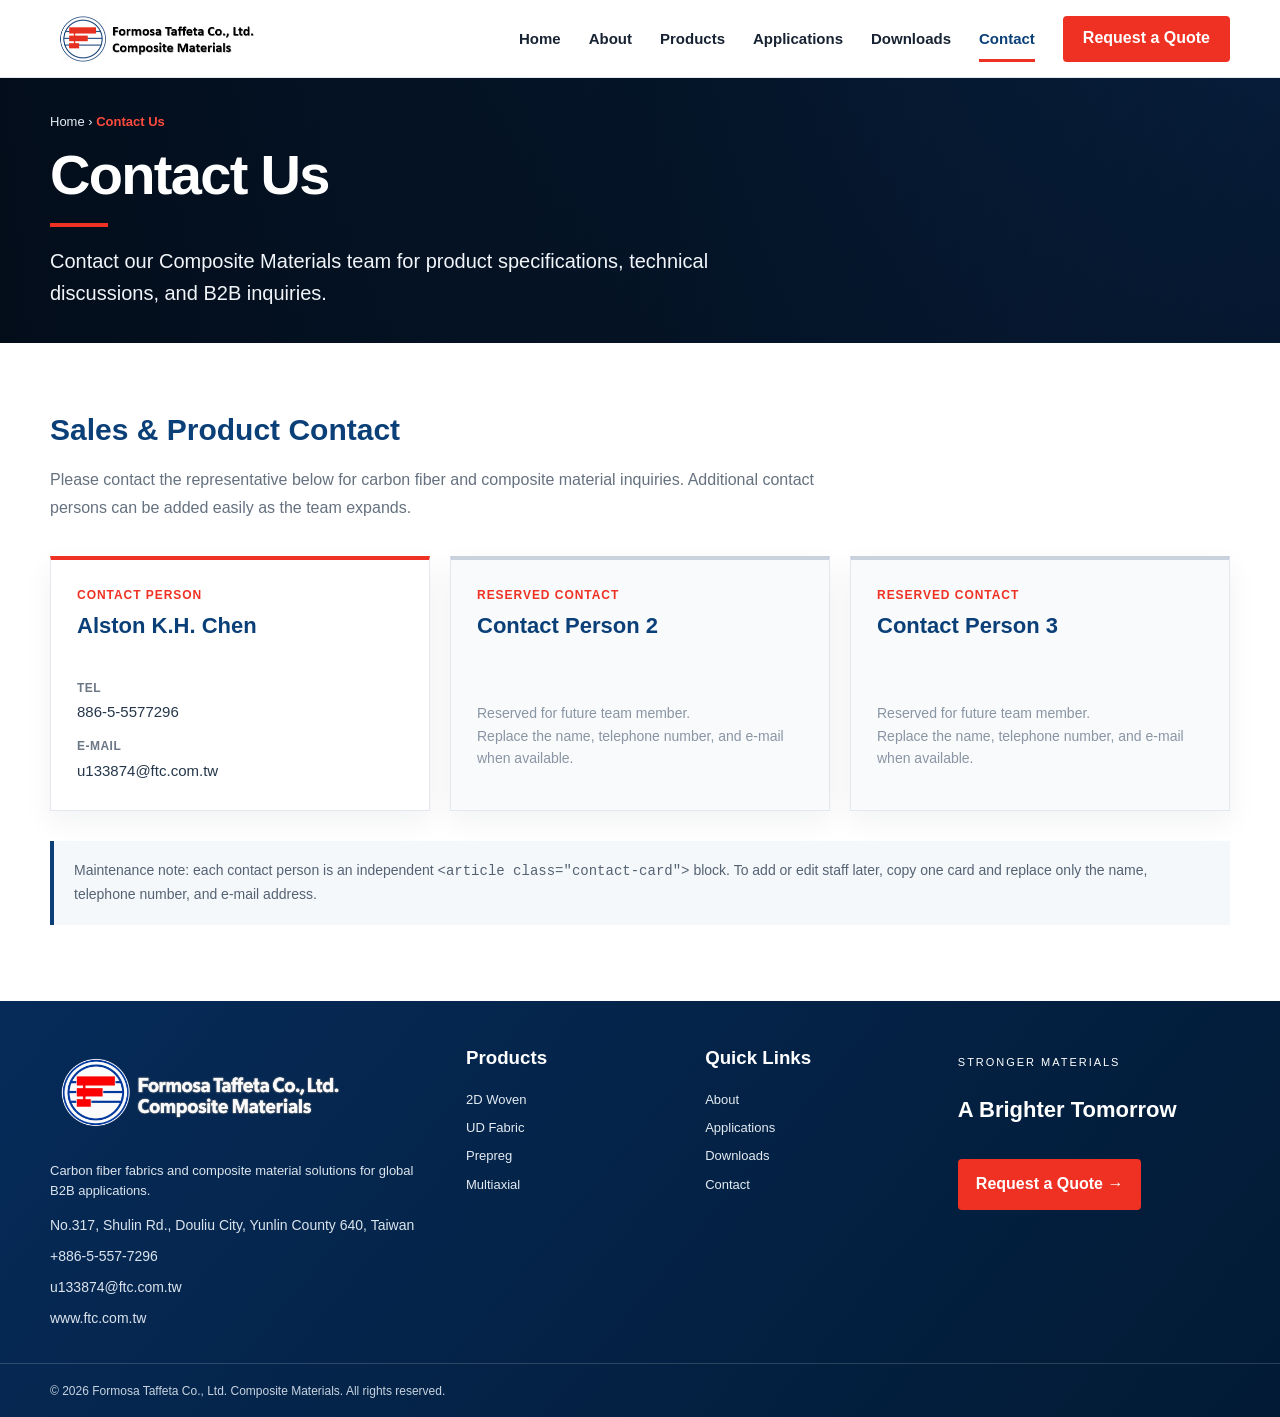
==== commit a7685174: "Update contact.html" ====
--- a/contact.html
+++ b/contact.html
@@ -254,7 +254,7 @@
       <img class="footer-logo" src="images/imageslogo-footer.png" alt="Formosa Taffeta Co., Ltd. Composite Materials">
       <p>Carbon fiber fabrics and composite material solutions for global B2B applications.</p>
       <div class="footer-contact">
-        <span>No. 317, Shulin Rd., Liuyou 640, Taiwan</span>
+        <span>No.317, Shulin Rd., Douliu City, Yunlin County 640, Taiwan</span>
         <a href="tel:+88655577296">+886-5-557-7296</a>
         <a href="mailto:u133874@ftc.com.tw">u133874@ftc.com.tw</a>
         <a href="https://www.ftc.com.tw/" target="_blank" rel="noopener">www.ftc.com.tw</a>
